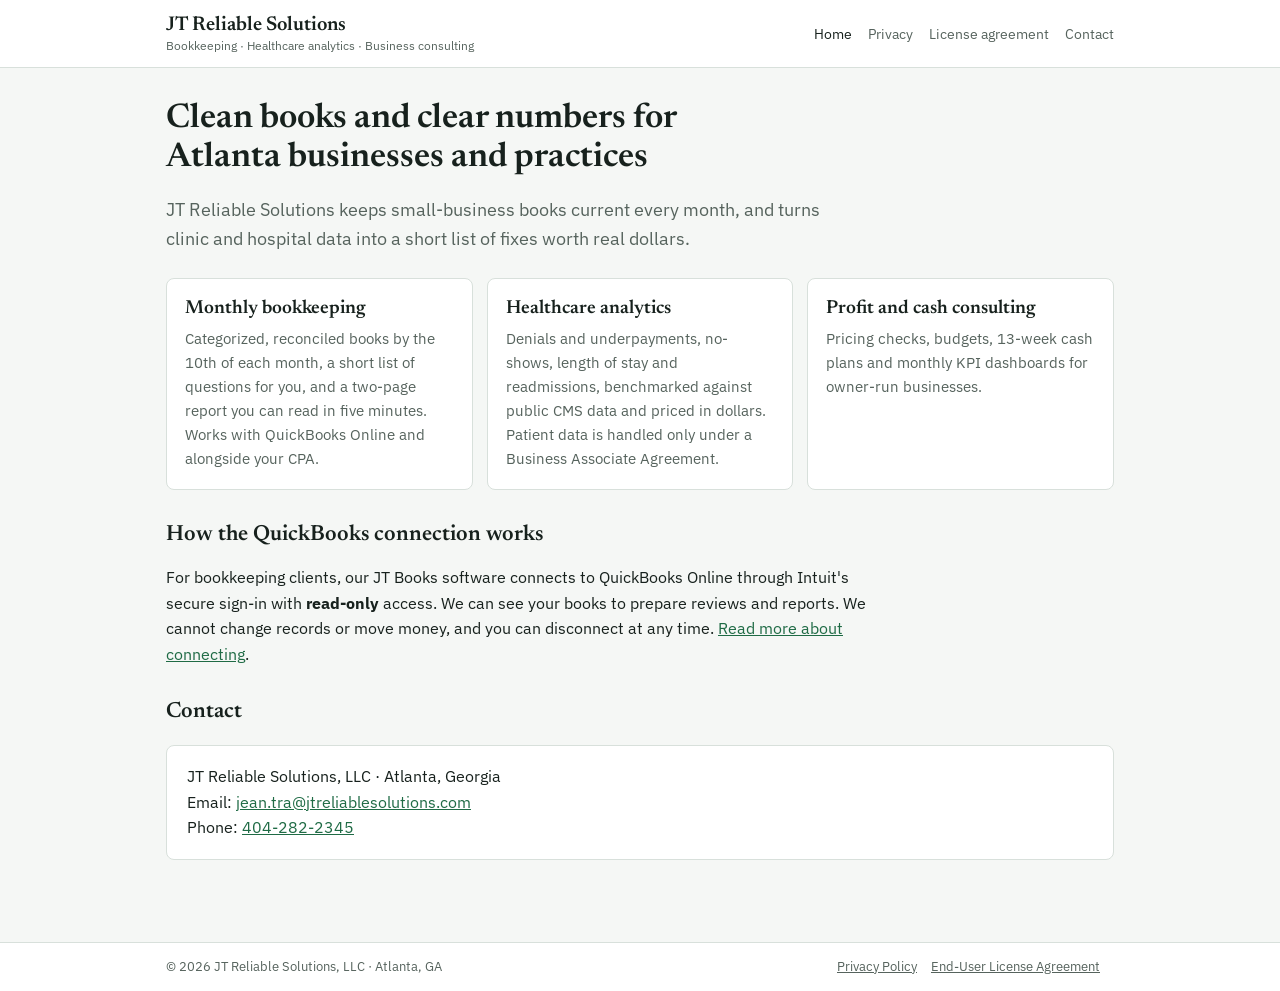
==== index.html @ 4c44a232 "Add files via upload" ====
<!doctype html>
<html lang="en">
<head>
<meta charset="utf-8">
<meta name="viewport" content="width=device-width, initial-scale=1">
<title>JT Reliable Solutions | Bookkeeping and Analytics, Atlanta</title>
<meta name="description" content="Monthly bookkeeping for small businesses, healthcare analytics for clinics and hospitals, and profit and cash consulting. Atlanta, Georgia.">
<link rel="preconnect" href="https://fonts.googleapis.com">
<link rel="stylesheet" href="https://fonts.googleapis.com/css2?family=IBM+Plex+Sans:wght@400;600&family=Newsreader:opsz,wght@6..72,600&display=swap">
<link rel="stylesheet" href="style.css">
</head>
<body>
<header class="top"><div class="bar">
  <a class="brand" href="index.html">JT Reliable Solutions<small>Bookkeeping · Healthcare analytics · Business consulting</small></a>
  <nav><a href="index.html" aria-current="page">Home</a><a href="privacy.html">Privacy</a><a href="eula.html">License agreement</a><a href="#contact">Contact</a></nav>
</div></header>

<main>
<h1>Clean books and clear numbers for Atlanta businesses and practices</h1>
<p class="lede">JT Reliable Solutions keeps small-business books current every month, and turns clinic and hospital data into a short list of fixes worth real dollars.</p>

<div class="cards">
  <div class="card"><h3>Monthly bookkeeping</h3><p>Categorized, reconciled books by the 10th of each month, a short list of questions for you, and a two-page report you can read in five minutes. Works with QuickBooks Online and alongside your CPA.</p></div>
  <div class="card"><h3>Healthcare analytics</h3><p>Denials and underpayments, no-shows, length of stay and readmissions, benchmarked against public CMS data and priced in dollars. Patient data is handled only under a Business Associate Agreement.</p></div>
  <div class="card"><h3>Profit and cash consulting</h3><p>Pricing checks, budgets, 13-week cash plans and monthly KPI dashboards for owner-run businesses.</p></div>
</div>

<h2>How the QuickBooks connection works</h2>
<p>For bookkeeping clients, our JT Books software connects to QuickBooks Online through Intuit's secure sign-in with <b>read-only</b> access. We can see your books to prepare reviews and reports. We cannot change records or move money, and you can disconnect at any time. <a href="connect.html">Read more about connecting</a>.</p>

<h2 id="contact">Contact</h2>
<div class="box">
  <p style="margin:0">JT Reliable Solutions, LLC · Atlanta, Georgia<br>
  Email: <a href="mailto:jean.tra@jtreliablesolutions.com">jean.tra@jtreliablesolutions.com</a><br>
  Phone: <a href="tel:+14042822345">404-282-2345</a></p>
</div>
</main>

<footer><div class="bar"><span>© 2026 JT Reliable Solutions, LLC · Atlanta, GA</span><span><a href="privacy.html">Privacy Policy</a><a href="eula.html">End-User License Agreement</a></span></div></footer>
</body>
</html>
---- style.css ----
:root{
  --bg:#F5F7F5; --surface:#FFFFFF; --line:#D8E0DB; --fg:#17211D; --muted:#56635D;
  --accent:#1F6B45; --accent-soft:#DDEFE4; --warn:#9A5B12; --bad:#A8412F;
  --f-display:"Newsreader", Georgia, serif; --f-body:"IBM Plex Sans", system-ui, -apple-system, "Segoe UI", sans-serif;
  color-scheme:light;
}
@media (prefers-color-scheme: dark){:root{
  --bg:#0F1613; --surface:#16201B; --line:#2A3832; --fg:#E3ECE7; --muted:#9AADA4;
  --accent:#5CBF8A; --accent-soft:#1D3A2B; --warn:#E0A94A; --bad:#E07A62; color-scheme:dark}}
*{box-sizing:border-box}
html{-webkit-text-size-adjust:100%}
body{margin:0;background:var(--bg);color:var(--fg);font:16px/1.6 var(--f-body)}
a{color:var(--accent)}
header.top{background:var(--surface);border-bottom:1px solid var(--line)}
.bar{max-width:980px;margin:0 auto;padding:14px 16px;display:flex;align-items:center;justify-content:space-between;gap:16px;flex-wrap:wrap}
.brand{font:600 20px/1.1 var(--f-display);color:var(--fg);text-decoration:none}
.brand small{display:block;font:12px var(--f-body);color:var(--muted);margin-top:2px}
nav a{color:var(--muted);text-decoration:none;margin-left:16px;font-size:14px}
nav a:first-child{margin-left:0}
nav a:hover,nav a[aria-current="page"]{color:var(--fg)}
main{max-width:980px;margin:0 auto;padding:32px 16px 64px}
main.doc{max-width:760px}
h1{font:600 34px/1.15 var(--f-display);margin:0 0 8px;text-wrap:balance}
h2{font:600 22px/1.25 var(--f-display);margin:32px 0 8px}
h3{font-size:16px;margin:20px 0 4px}
p,li{max-width:70ch}
.meta{color:var(--muted);font-size:14px;margin-bottom:24px}
.lede{font-size:18px;color:var(--muted);max-width:60ch}
.box{background:var(--surface);border:1px solid var(--line);border-radius:8px;padding:18px 20px;margin:18px 0}
.box.note{background:var(--accent-soft);border-color:transparent}
.cards{display:grid;grid-template-columns:repeat(auto-fit,minmax(240px,1fr));gap:14px;margin:24px 0}
.card{background:var(--surface);border:1px solid var(--line);border-radius:8px;padding:18px}
.card h3{margin:0 0 6px;font:600 19px/1.25 var(--f-display)}
.card p{margin:0;color:var(--muted);font-size:15px}
table{border-collapse:collapse;width:100%;font-size:15px;margin:10px 0}
th,td{text-align:left;vertical-align:top;border-bottom:1px solid var(--line);padding:8px 10px}
th{color:var(--muted);font-weight:600;font-size:13px}
.tablewrap{overflow-x:auto}
.btn{display:inline-block;background:var(--accent);color:#fff;border:0;border-radius:6px;padding:10px 16px;font:600 15px var(--f-body);text-decoration:none;cursor:pointer}
@media (prefers-color-scheme: dark){.btn{color:#0F1613}}
code,.mono{font-family:ui-monospace,Menlo,Consolas,monospace;font-size:14px}
textarea{width:100%;min-height:90px;font:13px ui-monospace,Menlo,Consolas,monospace;background:var(--bg);color:var(--fg);border:1px solid var(--line);border-radius:6px;padding:10px}
footer{border-top:1px solid var(--line);background:var(--surface)}
footer .bar{font-size:13px;color:var(--muted)}
footer a{color:var(--muted);margin-right:14px}
.status{font-size:44px;line-height:1}
.ok{color:var(--accent)} .err{color:var(--bad)}
@media (max-width:560px){h1{font-size:28px} nav a{margin-left:12px}}
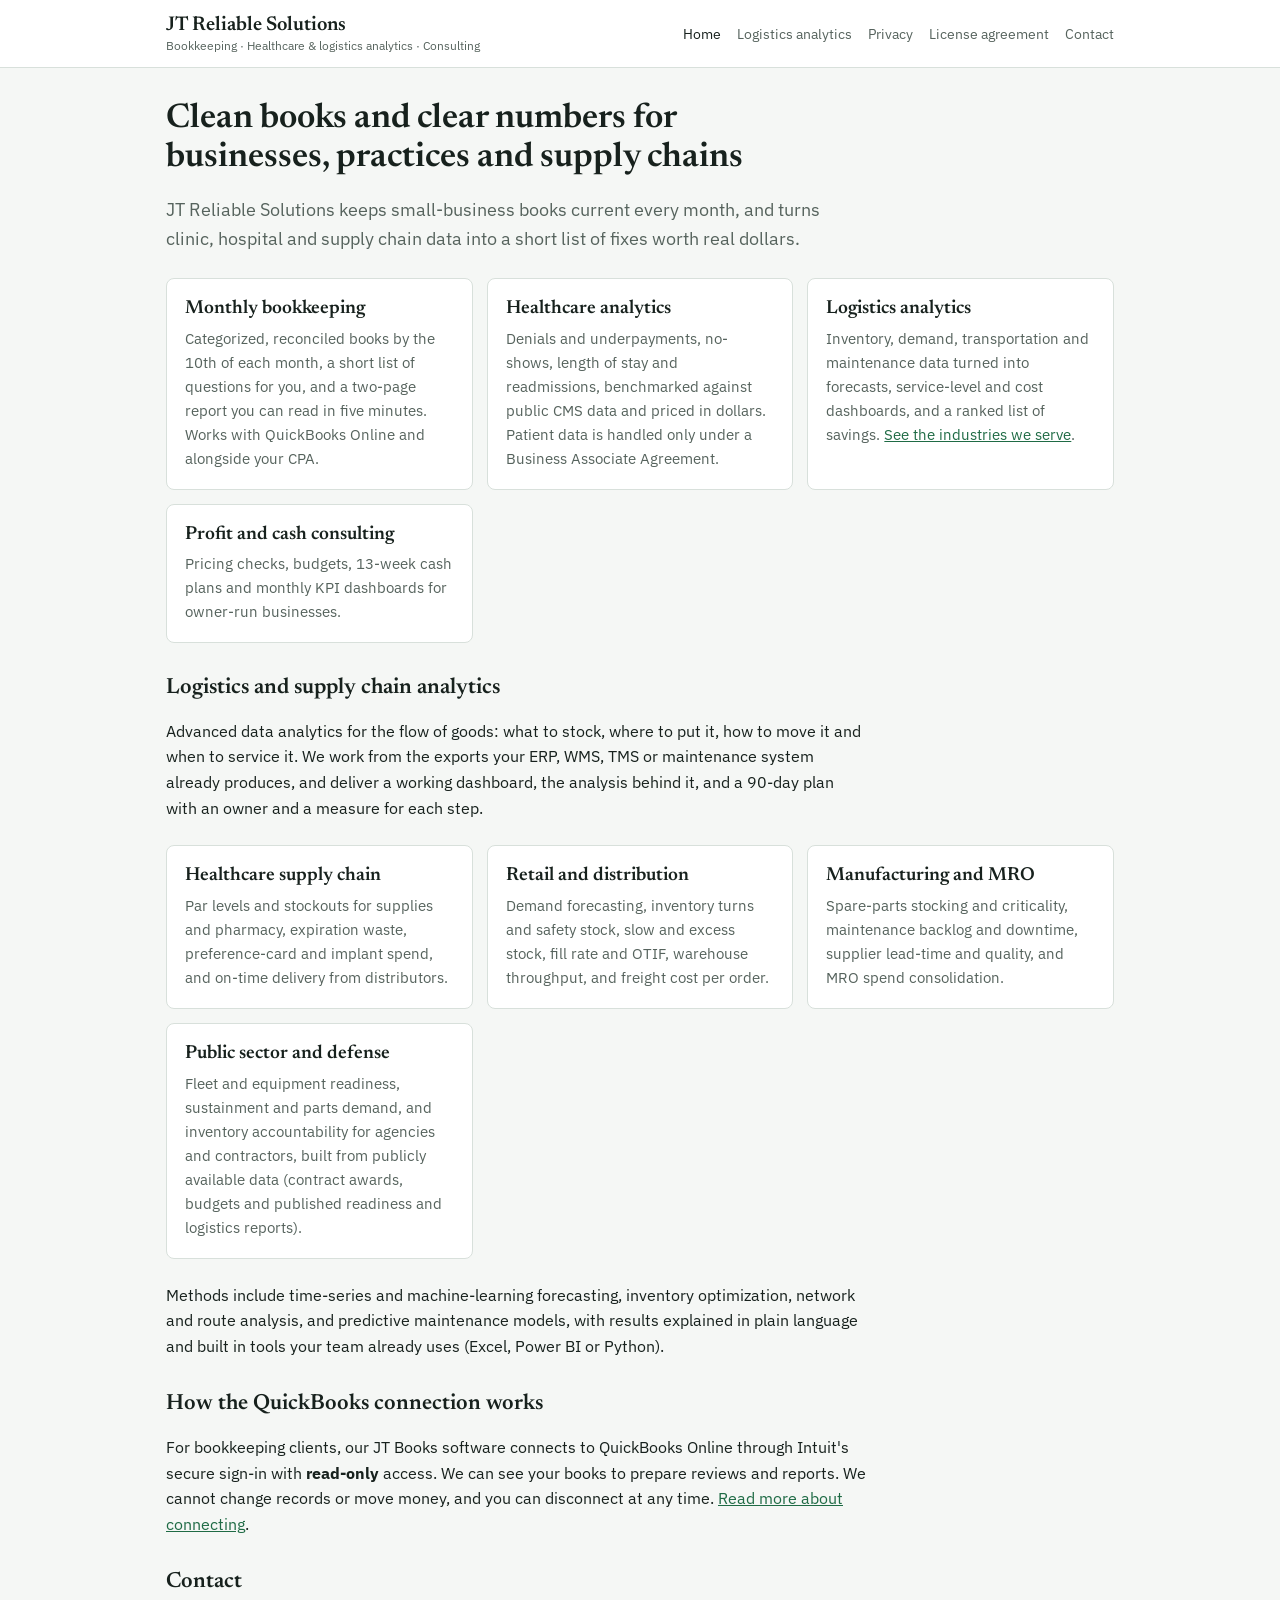
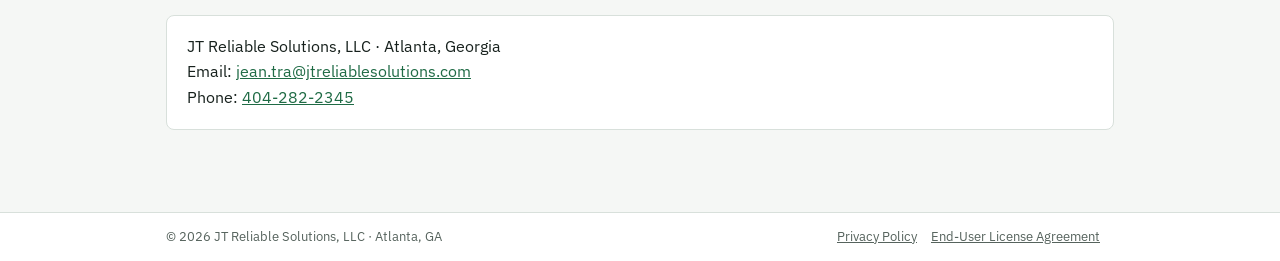
==== commit 47cdfa9a: "Add files via upload" ====
--- a/index.html
+++ b/index.html
@@ -3,27 +3,38 @@
 <head>
 <meta charset="utf-8">
 <meta name="viewport" content="width=device-width, initial-scale=1">
-<title>JT Reliable Solutions | Bookkeeping and Analytics, Atlanta</title>
-<meta name="description" content="Monthly bookkeeping for small businesses, healthcare analytics for clinics and hospitals, and profit and cash consulting. Atlanta, Georgia.">
+<title>JT Reliable Solutions | Bookkeeping, Healthcare and Logistics Analytics, Atlanta</title>
+<meta name="description" content="Monthly bookkeeping for small businesses, healthcare analytics for clinics and hospitals, logistics and supply chain analytics, and profit and cash consulting. Atlanta, Georgia.">
 <link rel="preconnect" href="https://fonts.googleapis.com">
 <link rel="stylesheet" href="https://fonts.googleapis.com/css2?family=IBM+Plex+Sans:wght@400;600&family=Newsreader:opsz,wght@6..72,600&display=swap">
 <link rel="stylesheet" href="style.css">
 </head>
 <body>
 <header class="top"><div class="bar">
-  <a class="brand" href="index.html">JT Reliable Solutions<small>Bookkeeping · Healthcare analytics · Business consulting</small></a>
-  <nav><a href="index.html" aria-current="page">Home</a><a href="privacy.html">Privacy</a><a href="eula.html">License agreement</a><a href="#contact">Contact</a></nav>
+  <a class="brand" href="index.html">JT Reliable Solutions<small>Bookkeeping · Healthcare &amp; logistics analytics · Consulting</small></a>
+  <nav><a href="index.html" aria-current="page">Home</a><a href="#logistics">Logistics analytics</a><a href="privacy.html">Privacy</a><a href="eula.html">License agreement</a><a href="#contact">Contact</a></nav>
 </div></header>
 
 <main>
-<h1>Clean books and clear numbers for Atlanta businesses and practices</h1>
-<p class="lede">JT Reliable Solutions keeps small-business books current every month, and turns clinic and hospital data into a short list of fixes worth real dollars.</p>
+<h1>Clean books and clear numbers for businesses, practices and supply chains</h1>
+<p class="lede">JT Reliable Solutions keeps small-business books current every month, and turns clinic, hospital and supply chain data into a short list of fixes worth real dollars.</p>
 
-<div class="cards">
+<div class="cards cards4">
   <div class="card"><h3>Monthly bookkeeping</h3><p>Categorized, reconciled books by the 10th of each month, a short list of questions for you, and a two-page report you can read in five minutes. Works with QuickBooks Online and alongside your CPA.</p></div>
   <div class="card"><h3>Healthcare analytics</h3><p>Denials and underpayments, no-shows, length of stay and readmissions, benchmarked against public CMS data and priced in dollars. Patient data is handled only under a Business Associate Agreement.</p></div>
+  <div class="card"><h3>Logistics analytics</h3><p>Inventory, demand, transportation and maintenance data turned into forecasts, service-level and cost dashboards, and a ranked list of savings. <a href="#logistics">See the industries we serve</a>.</p></div>
   <div class="card"><h3>Profit and cash consulting</h3><p>Pricing checks, budgets, 13-week cash plans and monthly KPI dashboards for owner-run businesses.</p></div>
 </div>
+
+<h2 id="logistics">Logistics and supply chain analytics</h2>
+<p>Advanced data analytics for the flow of goods: what to stock, where to put it, how to move it and when to service it. We work from the exports your ERP, WMS, TMS or maintenance system already produces, and deliver a working dashboard, the analysis behind it, and a 90-day plan with an owner and a measure for each step.</p>
+<div class="cards cards4">
+  <div class="card"><h3>Healthcare supply chain</h3><p>Par levels and stockouts for supplies and pharmacy, expiration waste, preference-card and implant spend, and on-time delivery from distributors.</p></div>
+  <div class="card"><h3>Retail and distribution</h3><p>Demand forecasting, inventory turns and safety stock, slow and excess stock, fill rate and OTIF, warehouse throughput, and freight cost per order.</p></div>
+  <div class="card"><h3>Manufacturing and MRO</h3><p>Spare-parts stocking and criticality, maintenance backlog and downtime, supplier lead-time and quality, and MRO spend consolidation.</p></div>
+  <div class="card"><h3>Public sector and defense</h3><p>Fleet and equipment readiness, sustainment and parts demand, and inventory accountability for agencies and contractors, built from publicly available data (contract awards, budgets and published readiness and logistics reports).</p></div>
+</div>
+<p>Methods include time-series and machine-learning forecasting, inventory optimization, network and route analysis, and predictive maintenance models, with results explained in plain language and built in tools your team already uses (Excel, Power BI or Python).</p>
 
 <h2>How the QuickBooks connection works</h2>
 <p>For bookkeeping clients, our JT Books software connects to QuickBooks Online through Intuit's secure sign-in with <b>read-only</b> access. We can see your books to prepare reviews and reports. We cannot change records or move money, and you can disconnect at any time. <a href="connect.html">Read more about connecting</a>.</p>
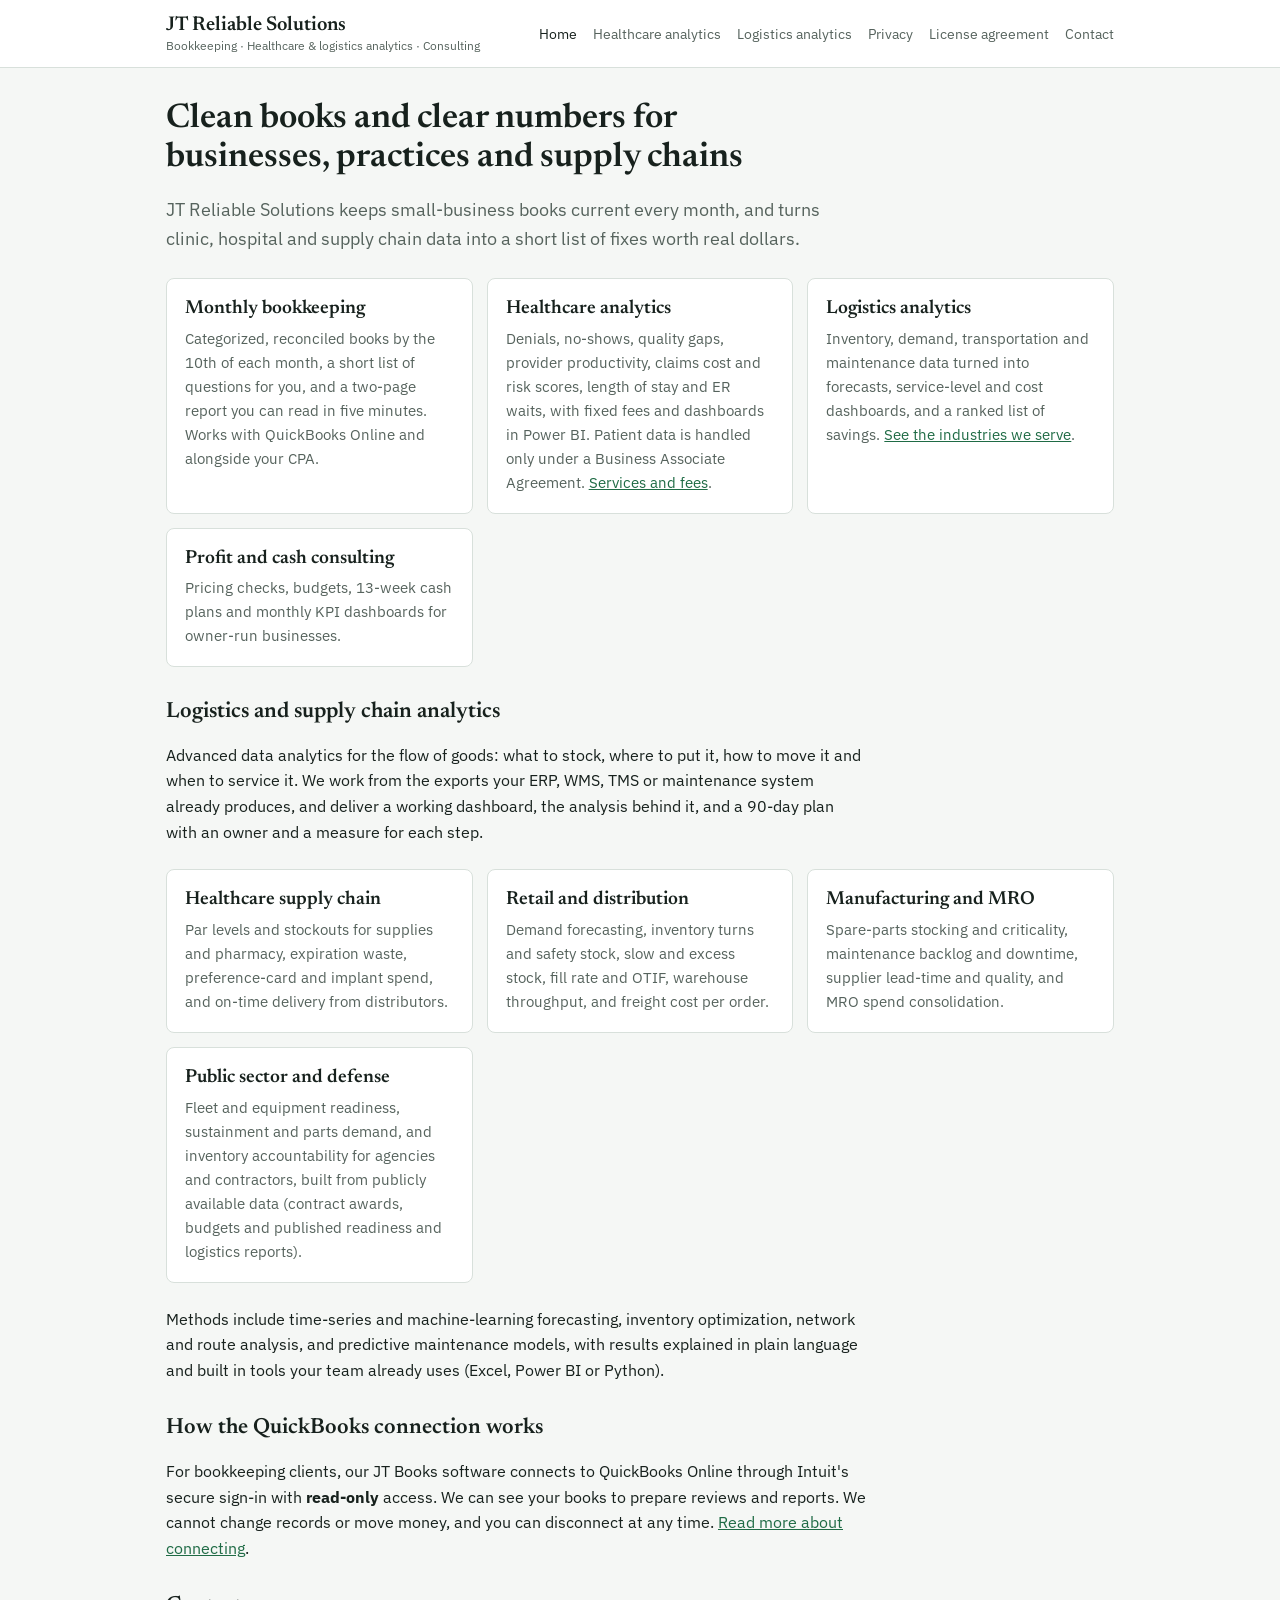
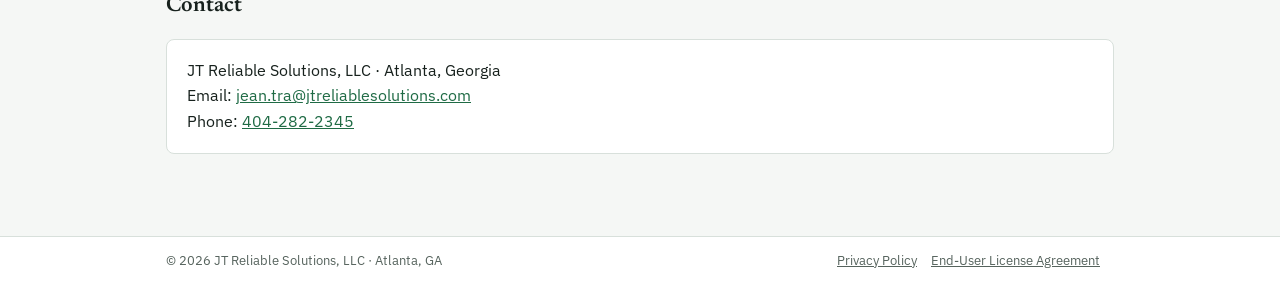
==== commit ec4fb1c7: "Add files via upload" ====
--- a/index.html
+++ b/index.html
@@ -12,7 +12,7 @@
 <body>
 <header class="top"><div class="bar">
   <a class="brand" href="index.html">JT Reliable Solutions<small>Bookkeeping · Healthcare &amp; logistics analytics · Consulting</small></a>
-  <nav><a href="index.html" aria-current="page">Home</a><a href="#logistics">Logistics analytics</a><a href="privacy.html">Privacy</a><a href="eula.html">License agreement</a><a href="#contact">Contact</a></nav>
+  <nav><a href="index.html" aria-current="page">Home</a><a href="healthcare.html">Healthcare analytics</a><a href="#logistics">Logistics analytics</a><a href="privacy.html">Privacy</a><a href="eula.html">License agreement</a><a href="#contact">Contact</a></nav>
 </div></header>
 
 <main>
@@ -21,7 +21,7 @@
 
 <div class="cards cards4">
   <div class="card"><h3>Monthly bookkeeping</h3><p>Categorized, reconciled books by the 10th of each month, a short list of questions for you, and a two-page report you can read in five minutes. Works with QuickBooks Online and alongside your CPA.</p></div>
-  <div class="card"><h3>Healthcare analytics</h3><p>Denials and underpayments, no-shows, length of stay and readmissions, benchmarked against public CMS data and priced in dollars. Patient data is handled only under a Business Associate Agreement.</p></div>
+  <div class="card"><h3>Healthcare analytics</h3><p>Denials, no-shows, quality gaps, provider productivity, claims cost and risk scores, length of stay and ER waits, with fixed fees and dashboards in Power BI. Patient data is handled only under a Business Associate Agreement. <a href="healthcare.html">Services and fees</a>.</p></div>
   <div class="card"><h3>Logistics analytics</h3><p>Inventory, demand, transportation and maintenance data turned into forecasts, service-level and cost dashboards, and a ranked list of savings. <a href="#logistics">See the industries we serve</a>.</p></div>
   <div class="card"><h3>Profit and cash consulting</h3><p>Pricing checks, budgets, 13-week cash plans and monthly KPI dashboards for owner-run businesses.</p></div>
 </div>
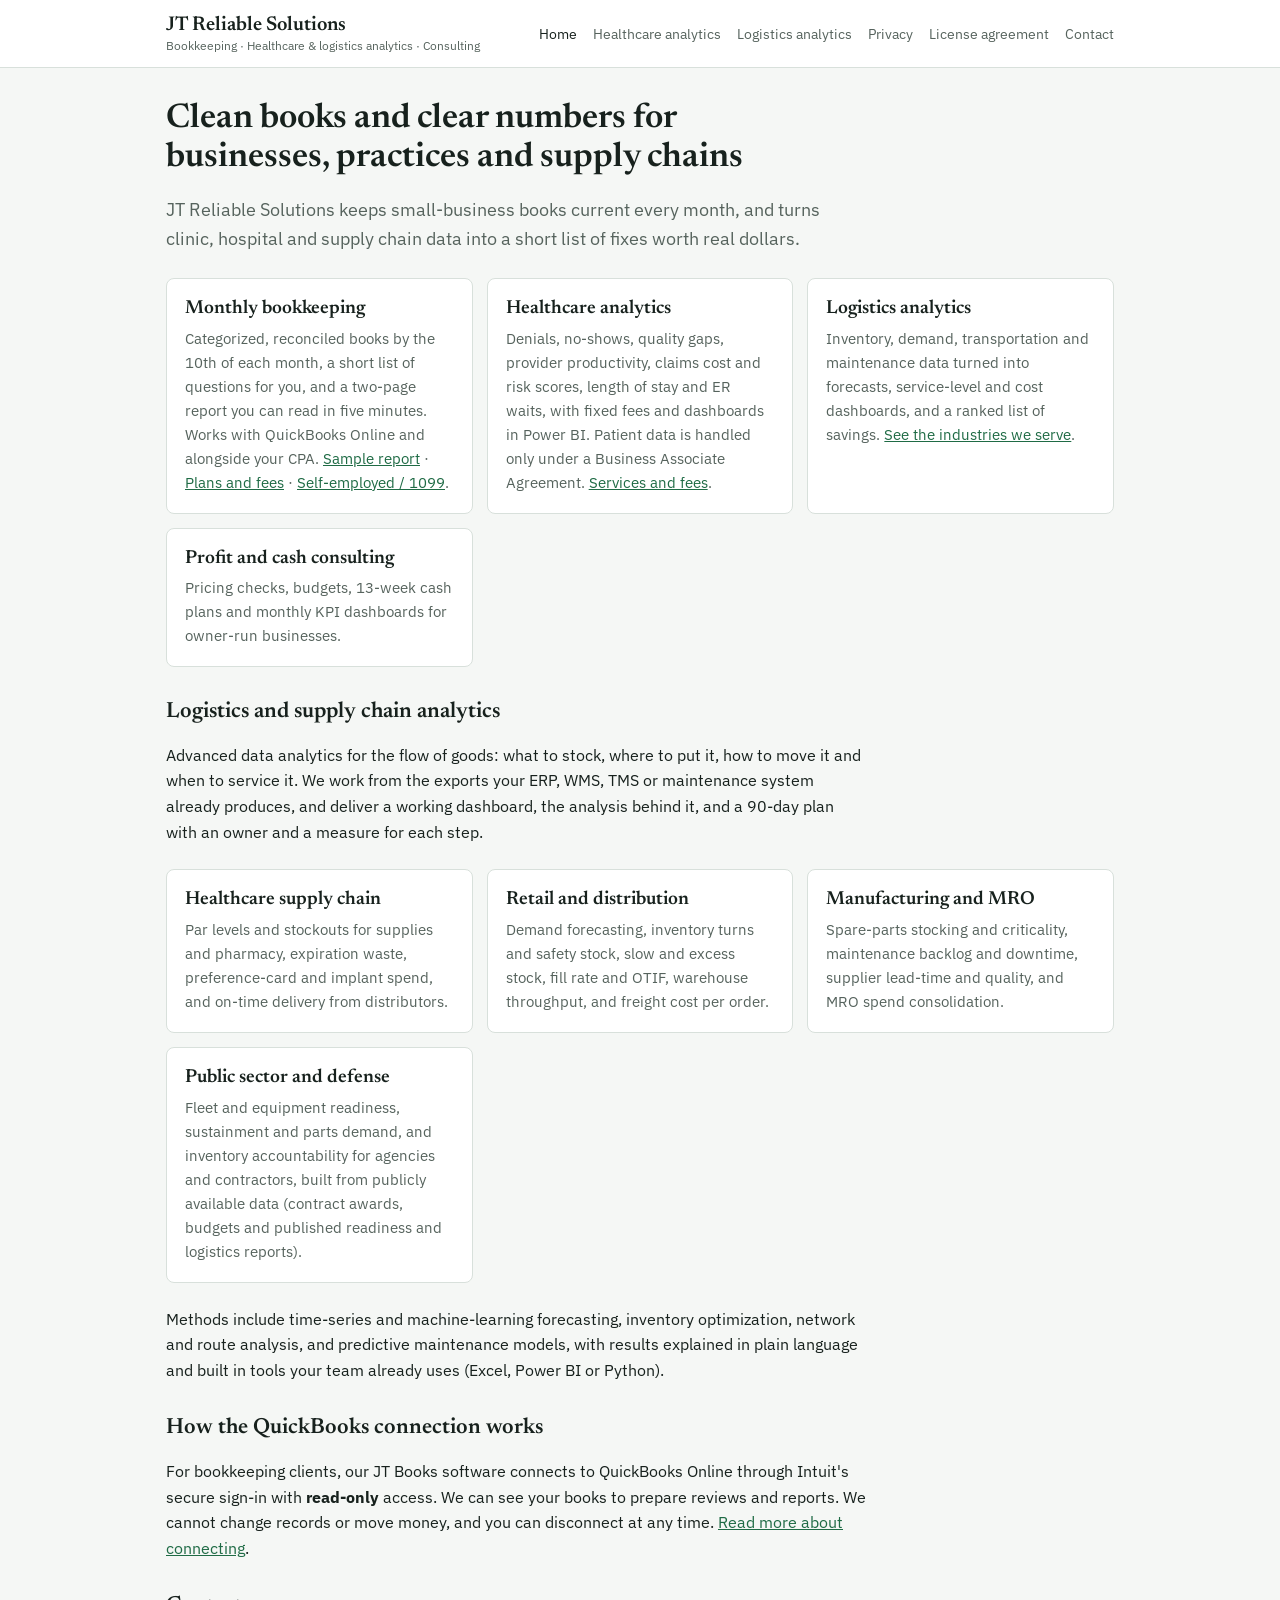
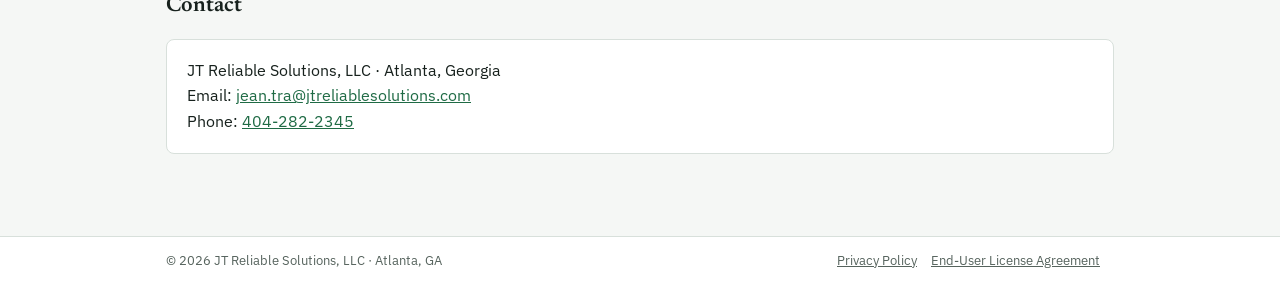
==== commit 4fcb7ad8: "Add files via upload" ====
--- a/index.html
+++ b/index.html
@@ -20,7 +20,7 @@
 <p class="lede">JT Reliable Solutions keeps small-business books current every month, and turns clinic, hospital and supply chain data into a short list of fixes worth real dollars.</p>
 
 <div class="cards cards4">
-  <div class="card"><h3>Monthly bookkeeping</h3><p>Categorized, reconciled books by the 10th of each month, a short list of questions for you, and a two-page report you can read in five minutes. Works with QuickBooks Online and alongside your CPA.</p></div>
+  <div class="card"><h3>Monthly bookkeeping</h3><p>Categorized, reconciled books by the 10th of each month, a short list of questions for you, and a two-page report you can read in five minutes. Works with QuickBooks Online and alongside your CPA. <a href="samples/SAMPLE_Monthly_Bookkeeping_Report.pdf">Sample report</a> · <a href="samples/JT_Bookkeeping_Offer.pdf">Plans and fees</a> · <a href="samples/JT_Solo_Bookkeeping_Flyer.pdf">Self-employed / 1099</a>.</p></div>
   <div class="card"><h3>Healthcare analytics</h3><p>Denials, no-shows, quality gaps, provider productivity, claims cost and risk scores, length of stay and ER waits, with fixed fees and dashboards in Power BI. Patient data is handled only under a Business Associate Agreement. <a href="healthcare.html">Services and fees</a>.</p></div>
   <div class="card"><h3>Logistics analytics</h3><p>Inventory, demand, transportation and maintenance data turned into forecasts, service-level and cost dashboards, and a ranked list of savings. <a href="#logistics">See the industries we serve</a>.</p></div>
   <div class="card"><h3>Profit and cash consulting</h3><p>Pricing checks, budgets, 13-week cash plans and monthly KPI dashboards for owner-run businesses.</p></div>
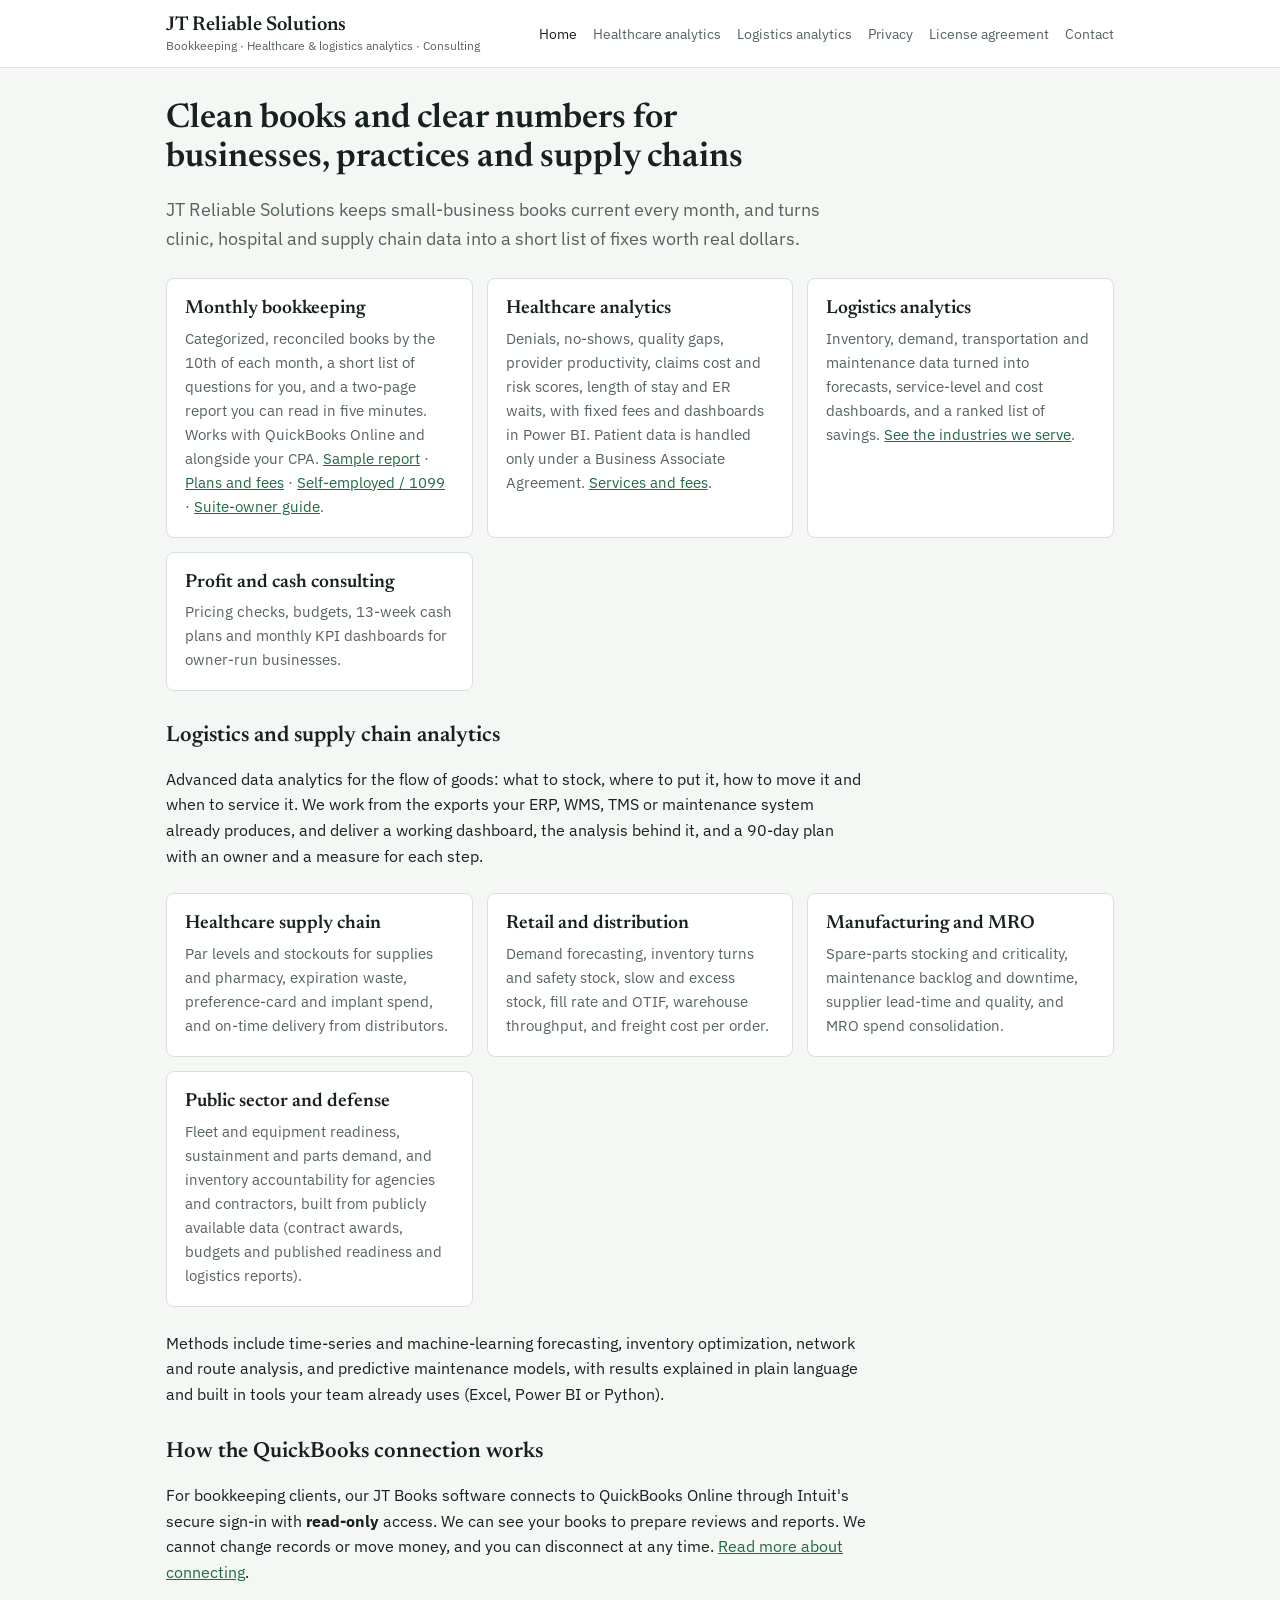
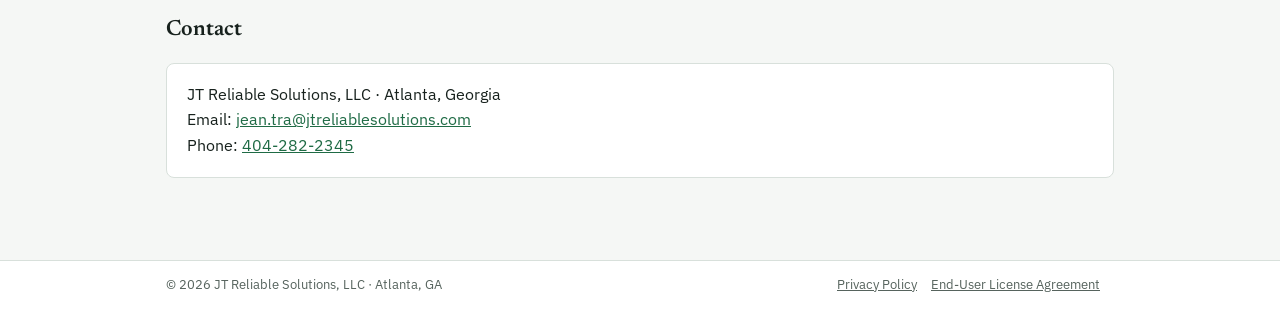
==== commit ece79f3d: "Add files via upload" ====
--- a/index.html
+++ b/index.html
@@ -20,7 +20,7 @@
 <p class="lede">JT Reliable Solutions keeps small-business books current every month, and turns clinic, hospital and supply chain data into a short list of fixes worth real dollars.</p>
 
 <div class="cards cards4">
-  <div class="card"><h3>Monthly bookkeeping</h3><p>Categorized, reconciled books by the 10th of each month, a short list of questions for you, and a two-page report you can read in five minutes. Works with QuickBooks Online and alongside your CPA. <a href="samples/SAMPLE_Monthly_Bookkeeping_Report.pdf">Sample report</a> · <a href="samples/JT_Bookkeeping_Offer.pdf">Plans and fees</a> · <a href="samples/JT_Solo_Bookkeeping_Flyer.pdf">Self-employed / 1099</a>.</p></div>
+  <div class="card"><h3>Monthly bookkeeping</h3><p>Categorized, reconciled books by the 10th of each month, a short list of questions for you, and a two-page report you can read in five minutes. Works with QuickBooks Online and alongside your CPA. <a href="samples/SAMPLE_Monthly_Bookkeeping_Report.pdf">Sample report</a> · <a href="samples/JT_Bookkeeping_Offer.pdf">Plans and fees</a> · <a href="samples/JT_Solo_Bookkeeping_Flyer.pdf">Self-employed / 1099</a> · <a href="samples/JT_Suite_Owner_Books_and_Taxes_Guide.pdf">Suite-owner guide</a>.</p></div>
   <div class="card"><h3>Healthcare analytics</h3><p>Denials, no-shows, quality gaps, provider productivity, claims cost and risk scores, length of stay and ER waits, with fixed fees and dashboards in Power BI. Patient data is handled only under a Business Associate Agreement. <a href="healthcare.html">Services and fees</a>.</p></div>
   <div class="card"><h3>Logistics analytics</h3><p>Inventory, demand, transportation and maintenance data turned into forecasts, service-level and cost dashboards, and a ranked list of savings. <a href="#logistics">See the industries we serve</a>.</p></div>
   <div class="card"><h3>Profit and cash consulting</h3><p>Pricing checks, budgets, 13-week cash plans and monthly KPI dashboards for owner-run businesses.</p></div>
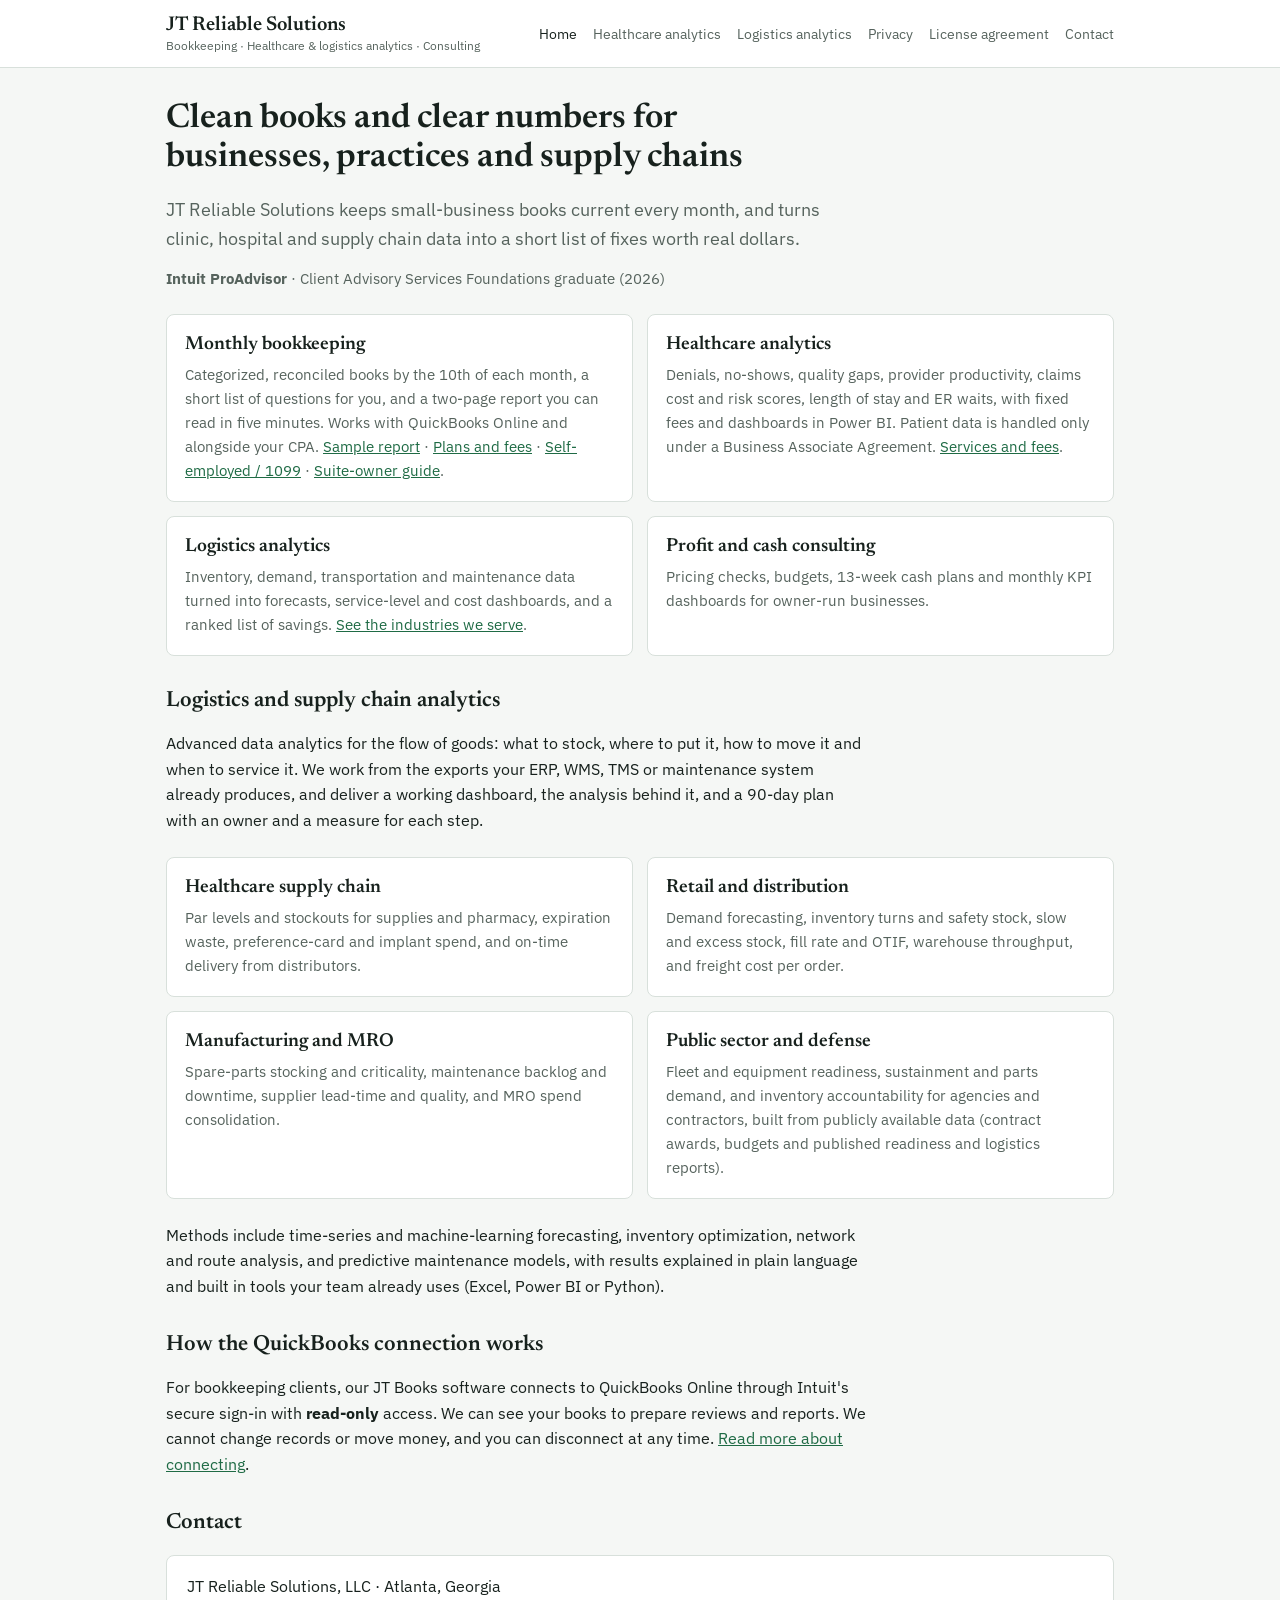
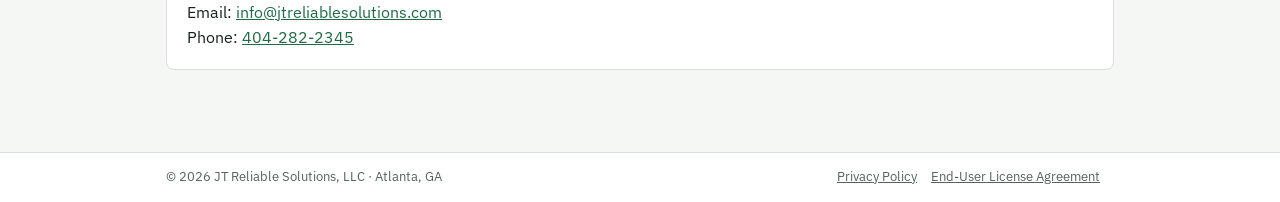
==== commit 8f44d137: "Add files via upload" ====
--- a/index.html
+++ b/index.html
@@ -18,6 +18,7 @@
 <main>
 <h1>Clean books and clear numbers for businesses, practices and supply chains</h1>
 <p class="lede">JT Reliable Solutions keeps small-business books current every month, and turns clinic, hospital and supply chain data into a short list of fixes worth real dollars.</p>
+<p class="lede" style="font-size:0.95em;margin-top:-0.4em"><b>Intuit ProAdvisor</b> · Client Advisory Services Foundations graduate (2026)</p>
 
 <div class="cards cards4">
   <div class="card"><h3>Monthly bookkeeping</h3><p>Categorized, reconciled books by the 10th of each month, a short list of questions for you, and a two-page report you can read in five minutes. Works with QuickBooks Online and alongside your CPA. <a href="samples/SAMPLE_Monthly_Bookkeeping_Report.pdf">Sample report</a> · <a href="samples/JT_Bookkeeping_Offer.pdf">Plans and fees</a> · <a href="samples/JT_Solo_Bookkeeping_Flyer.pdf">Self-employed / 1099</a> · <a href="samples/JT_Suite_Owner_Books_and_Taxes_Guide.pdf">Suite-owner guide</a>.</p></div>
@@ -42,7 +43,7 @@
 <h2 id="contact">Contact</h2>
 <div class="box">
   <p style="margin:0">JT Reliable Solutions, LLC · Atlanta, Georgia<br>
-  Email: <a href="mailto:jean.tra@jtreliablesolutions.com">jean.tra@jtreliablesolutions.com</a><br>
+  Email: <a href="mailto:info@jtreliablesolutions.com">info@jtreliablesolutions.com</a><br>
   Phone: <a href="tel:+14042822345">404-282-2345</a></p>
 </div>
 </main>
--- a/style.css
+++ b/style.css
@@ -29,6 +29,8 @@
 .box{background:var(--surface);border:1px solid var(--line);border-radius:8px;padding:18px 20px;margin:18px 0}
 .box.note{background:var(--accent-soft);border-color:transparent}
 .cards{display:grid;grid-template-columns:repeat(auto-fit,minmax(240px,1fr));gap:14px;margin:24px 0}
+.cards4{grid-template-columns:repeat(2,minmax(0,1fr))}
+@media (max-width:640px){.cards4{grid-template-columns:1fr}}
 .card{background:var(--surface);border:1px solid var(--line);border-radius:8px;padding:18px}
 .card h3{margin:0 0 6px;font:600 19px/1.25 var(--f-display)}
 .card p{margin:0;color:var(--muted);font-size:15px}
